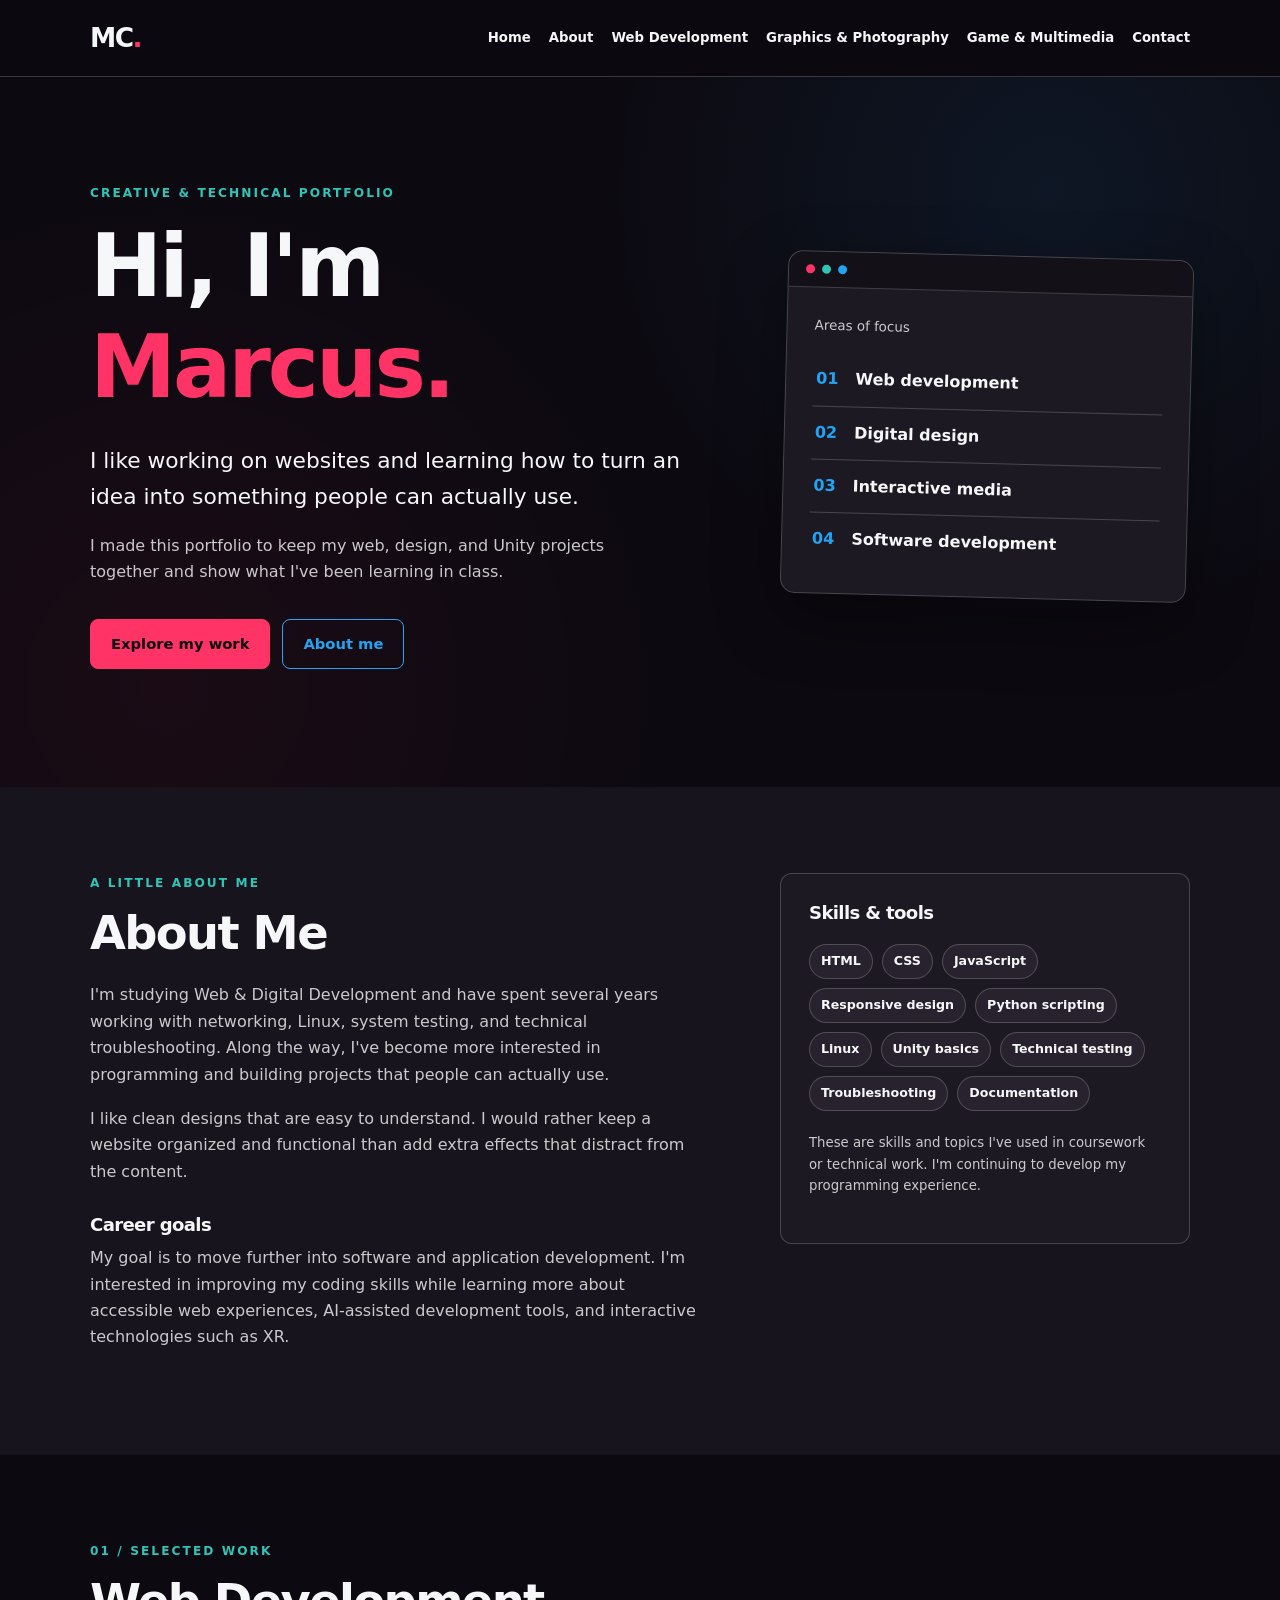
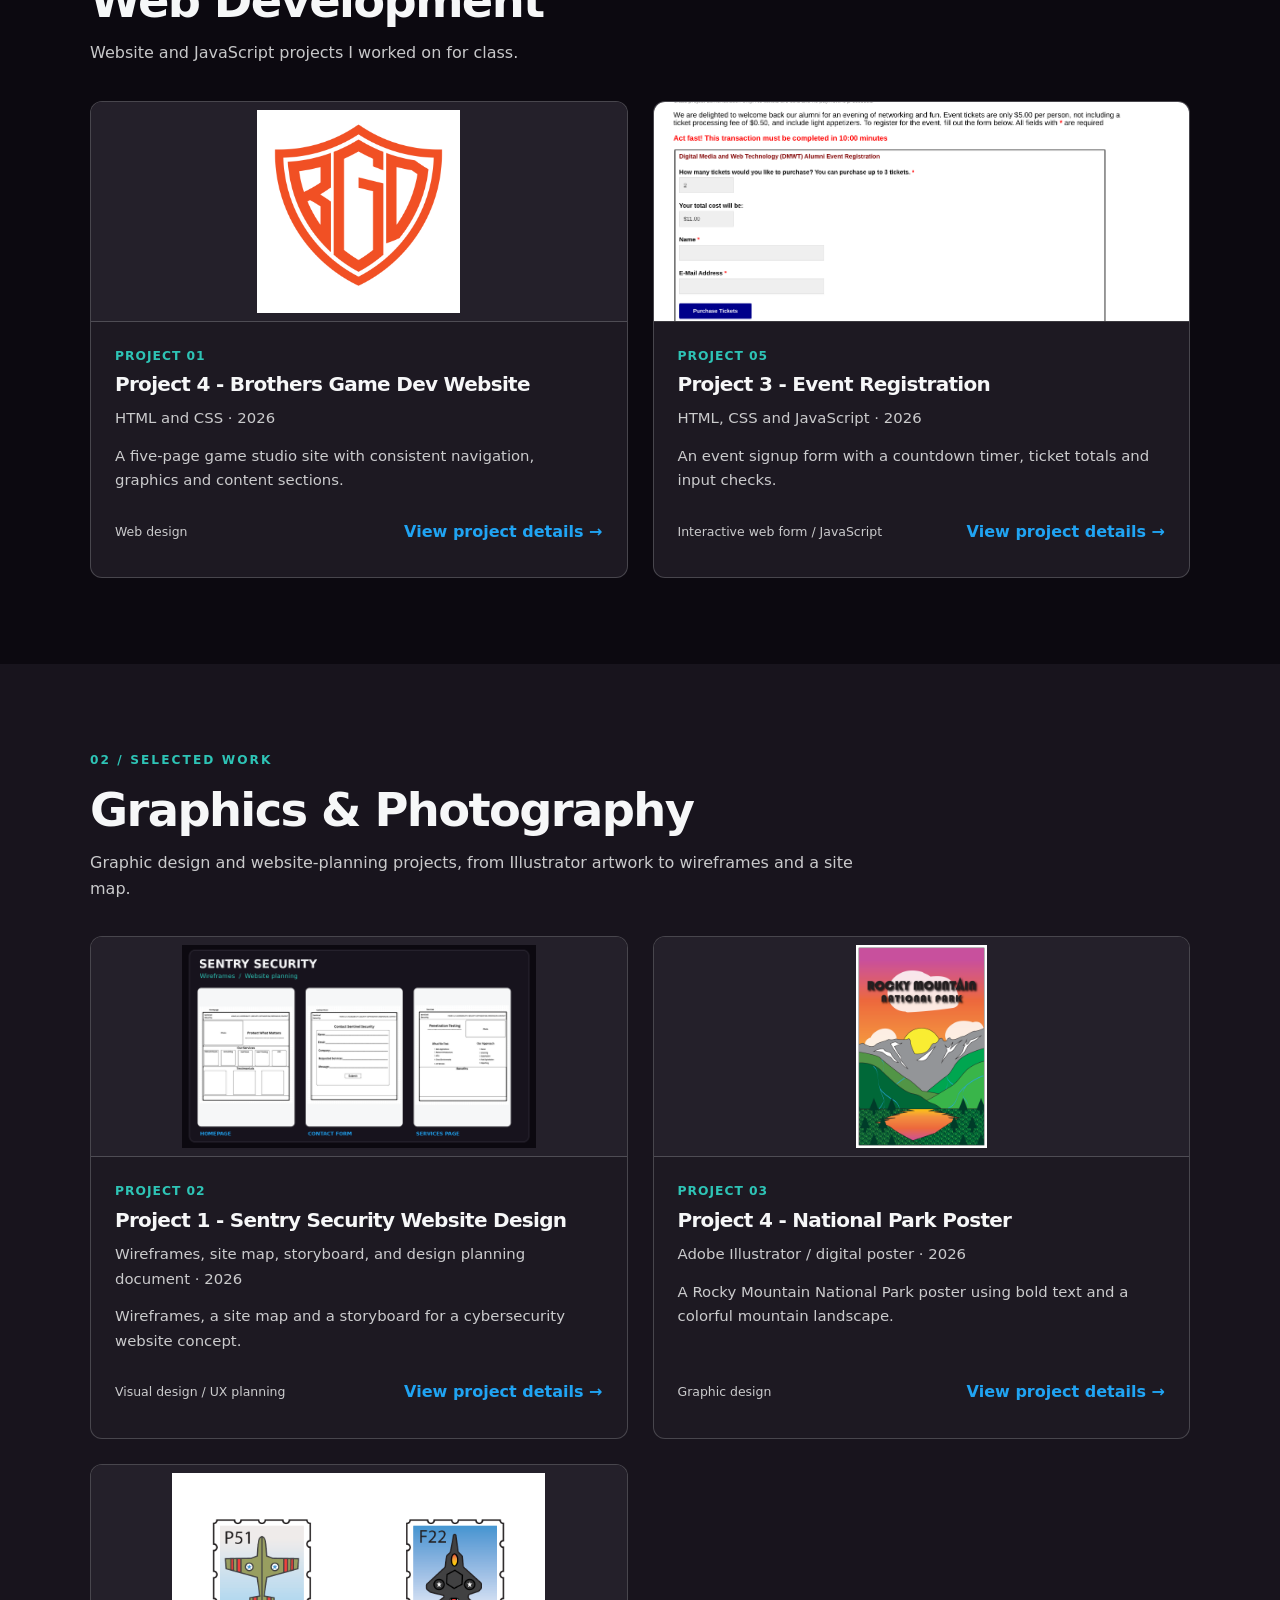
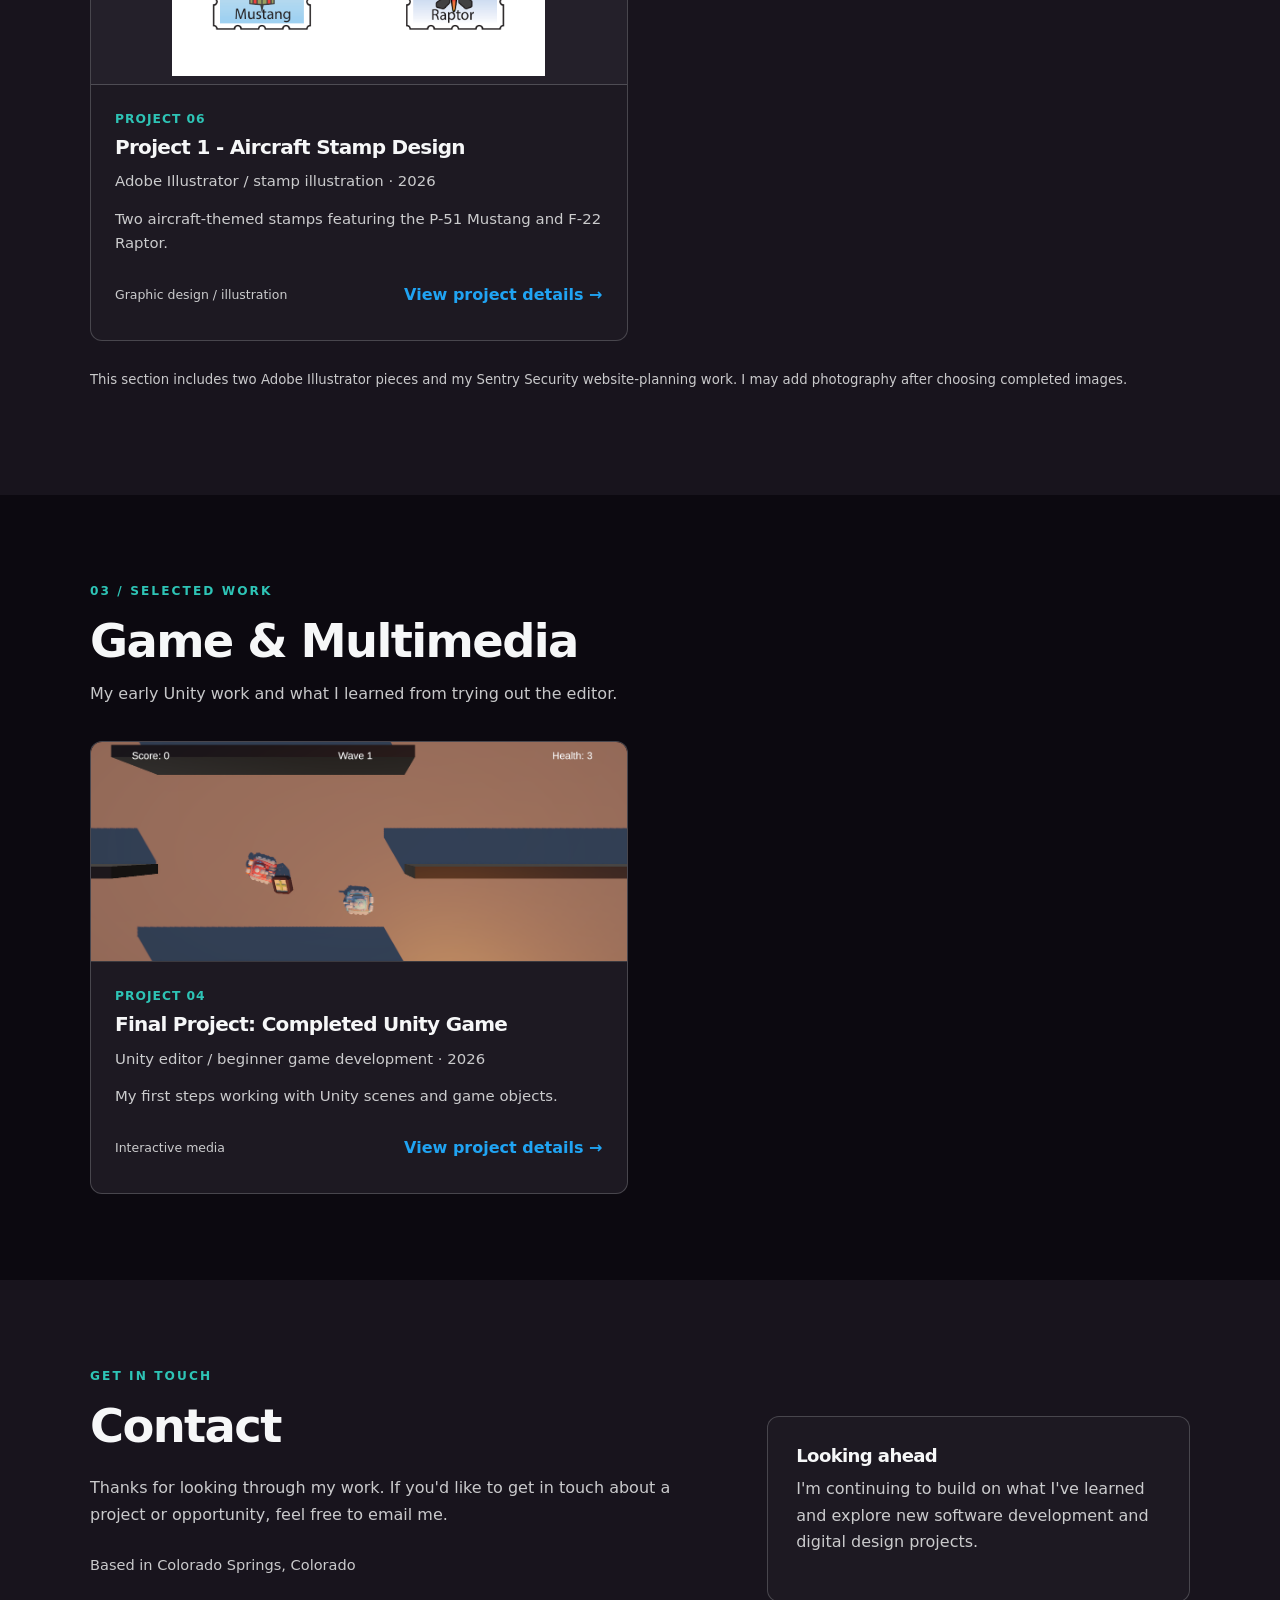
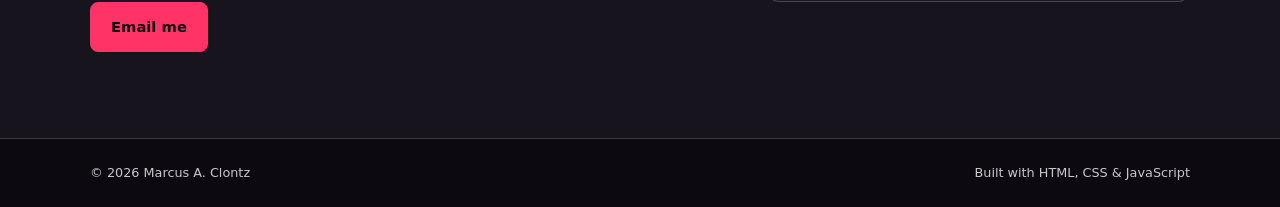
==== index.html @ dcbb6420 "Add files Added files from local VS code repo" ====
<!DOCTYPE html>
<html lang="en">
<head>
  <meta charset="UTF-8">
  <meta name="viewport" content="width=device-width, initial-scale=1.0">
  <meta name="description" content="A portfolio of web development, digital design, and interactive media projects by Marcus A. Clontz.">
  <title>Marcus A. Clontz | Creative & Technical Portfolio</title>
  <link rel="stylesheet" href="style.css">
  <script src="script.js" defer></script>
</head>
<body>
  <a class="skip-link" href="#main">Skip to main content</a>

  <header class="site-header">
    <div class="container header-inner">
      <a class="brand" href="#home" aria-label="Marcus Clontz, home">MC<span class="brand-dot">.</span></a>
      <button class="menu-toggle" type="button" aria-label="Open navigation menu" aria-expanded="false" aria-controls="site-nav">
        <span></span><span></span><span></span>
      </button>
      <nav class="site-nav" id="site-nav" aria-label="Main navigation">
        <a href="#home">Home</a>
        <a href="#about">About</a>
        <a href="#web-development">Web Development</a>
        <a href="#graphics">Graphics & Photography</a>
        <a href="#games">Game & Multimedia</a>
        <a href="#contact">Contact</a>
      </nav>
    </div>
  </header>

  <main id="main">
    <section class="hero section" id="home" aria-labelledby="home-title">
      <div class="container hero-layout">
        <div>
          <p class="eyebrow">Creative & technical portfolio</p>
          <h1 id="home-title">Hi, I'm <span class="accent">Marcus.</span></h1>
          <p class="hero-lead">I like working on websites and learning how to turn an idea into something people can actually use.</p>
          <p class="hero-secondary">I made this portfolio to keep my web, design, and Unity projects together and show what I've been learning in class.</p>
          <div class="hero-actions">
            <a class="button button-primary" href="#web-development">Explore my work</a>
            <a class="button button-secondary" href="#about">About me</a>
          </div>
        </div>
        <div class="hero-panel" aria-label="Portfolio areas">
          <div class="panel-top"><span class="panel-dot"></span><span class="panel-dot"></span><span class="panel-dot"></span></div>
          <div class="panel-content">
            <p class="panel-caption">Areas of focus</p>
            <div class="panel-line"><span>01</span> Web development</div>
            <div class="panel-line"><span>02</span> Digital design</div>
            <div class="panel-line"><span>03</span> Interactive media</div>
            <div class="panel-line"><span>04</span> Software development</div>
          </div>
        </div>
      </div>
    </section>

    <section class="section section-muted" id="about" aria-labelledby="about-title">
      <div class="container split-layout">
        <div>
          <p class="eyebrow">A little about me</p>
          <h2 id="about-title">About Me</h2>
          <p>I'm studying Web & Digital Development and have spent several years working with networking, Linux, system testing, and technical troubleshooting. Along the way, I've become more interested in programming and building projects that people can actually use.</p>
          <p>I like clean designs that are easy to understand. I would rather keep a website organized and functional than add extra effects that distract from the content.</p>
          <h3>Career goals</h3>
          <p>My goal is to move further into software and application development. I'm interested in improving my coding skills while learning more about accessible web experiences, AI-assisted development tools, and interactive technologies such as XR.</p>
        </div>
        <aside class="skills-panel" aria-labelledby="skills-title">
          <h3 id="skills-title">Skills & tools</h3>
          <div class="tags" aria-label="Skills">
            <span>HTML</span><span>CSS</span><span>JavaScript</span><span>Responsive design</span>
            <span>Python scripting</span><span>Linux</span><span>Unity basics</span>
            <span>Technical testing</span><span>Troubleshooting</span><span>Documentation</span>
          </div>
          <p class="small-note">These are skills and topics I've used in coursework or technical work. I'm continuing to develop my programming experience.</p>
        </aside>
      </div>
    </section>

    <section class="section" id="web-development" aria-labelledby="web-title">
      <div class="container">
        <div class="section-heading">
          <p class="eyebrow">01 / Selected work</p>
          <h2 id="web-title">Web Development</h2>
          <p>Website and JavaScript projects I worked on for class.</p>
        </div>
        <div class="project-grid" id="web-projects"></div>
      </div>
    </section>

    <section class="section section-muted" id="graphics" aria-labelledby="graphics-title">
      <div class="container">
        <div class="section-heading">
          <p class="eyebrow">02 / Selected work</p>
          <h2 id="graphics-title">Graphics & Photography</h2>
          <p>Graphic design and website-planning projects, from Illustrator artwork to wireframes and a site map.</p>
        </div>
        <div class="project-grid" id="graphic-projects"></div>
        <p class="small-note section-note">This section includes two Adobe Illustrator pieces and my Sentry Security website-planning work. I may add photography after choosing completed images.</p>
      </div>
    </section>

    <section class="section" id="games" aria-labelledby="games-title">
      <div class="container">
        <div class="section-heading">
          <p class="eyebrow">03 / Selected work</p>
          <h2 id="games-title">Game & Multimedia</h2>
          <p>My early Unity work and what I learned from trying out the editor.</p>
        </div>
        <div class="project-grid" id="game-projects"></div>
      </div>
    </section>

    <section class="section section-muted" id="contact" aria-labelledby="contact-title">
      <div class="container contact-layout">
        <div>
          <p class="eyebrow">Get in touch</p>
          <h2 id="contact-title">Contact</h2>
          <p>Thanks for looking through my work. If you'd like to get in touch about a project or opportunity, feel free to email me.</p>
          <p class="contact-location">Based in Colorado Springs, Colorado</p>
          <!-- Contact email from the resume you supplied; change it here if you prefer another address. -->
          <a class="button button-primary" href="mailto:Marcus.A.Clontz@gmail.com">Email me</a>
        </div>
        <div class="contact-card">
          <h3>Looking ahead</h3>
          <p>I'm continuing to build on what I've learned and explore new software development and digital design projects.</p>
        </div>
      </div>
    </section>
  </main>

  <footer class="site-footer">
    <div class="container footer-inner">
      <span>© <span id="copyright-year"></span> Marcus A. Clontz</span>
      <span>Built with HTML, CSS & JavaScript</span>
    </div>
  </footer>

  <dialog class="project-dialog" id="project-dialog" aria-labelledby="dialog-title">
    <div class="dialog-inner">
      <div class="dialog-header">
        <p class="eyebrow">Project details</p>
        <button class="close-dialog" type="button" aria-label="Close project details">×</button>
      </div>
      <h2 id="dialog-title"></h2>
      <img class="dialog-image" id="dialog-image" alt="">
      <dl class="project-meta" id="dialog-meta"></dl>
      <h3>Project synopsis</h3>
      <p id="dialog-description"></p>
      <p class="small-note" id="dialog-image-note"></p>
      <details class="project-demo" id="dialog-demo" hidden>
        <summary id="dialog-demo-label">Try the interactive registration form</summary>
        <p class="small-note" id="dialog-demo-note">This is an included coursework demo.</p>
        <iframe id="dialog-demo-frame" title="Interactive DMWT alumni event registration coursework demo" loading="lazy"></iframe>
        <p><a id="dialog-demo-link" class="button button-secondary" href="#" target="_blank" rel="noopener">Open included demo in a new tab</a></p>
      </details>
    </div>
  </dialog>
</body>
</html>
---- style.css ----
/*
  palette:
    #FF3366  Hot Fuchsia     - primary calls to action and highlights
    #2EC4B6  Light Sea Green - section labels and supporting accents
    #F6F7F8  Bright Snow     - main typography
    #20A4F3  Blue Bell       - secondary actions and interactive links
    #0C0910  Onyx            - main background
*/
:root {
  color-scheme: dark;
  --fuchsia: #FF3366;
  --sea-green: #2EC4B6;
  --snow: #F6F7F8;
  --blue: #20A4F3;
  --onyx: #0C0910;

  --bg: var(--onyx);
  --bg-alt: #18141D;
  --surface: #1D1922;
  --surface-light: #28222E;
  --text: var(--snow);
  --muted: rgba(246, 247, 248, .80);
  --accent: var(--sea-green);
  --border: rgba(246, 247, 248, .20);
  --max-width: 1100px;
}

/* Base: readable text, predictable spacing, keyboard support */
* { box-sizing: border-box; }
html { scroll-behavior: smooth; scroll-padding-top: 84px; }
body {
  margin: 0;
  background: var(--bg);
  color: var(--text);
  font: 16px/1.65 system-ui, -apple-system, BlinkMacSystemFont, "Segoe UI", sans-serif;
}
a { color: inherit; }
a:focus-visible, button:focus-visible, summary:focus-visible { outline: 3px solid var(--blue); outline-offset: 4px; }
button { font: inherit; cursor: pointer; }
img { display: block; max-width: 100%; }
.container { width: min(calc(100% - 40px), var(--max-width)); margin-inline: auto; }
.section { padding: 86px 0; }
.section-muted { background: var(--bg-alt); }
.eyebrow {
  color: var(--sea-green);
  font-size: .76rem;
  font-weight: 800;
  text-transform: uppercase;
  letter-spacing: .17em;
  margin: 0 0 13px;
}
h1, h2, h3 { line-height: 1.17; letter-spacing: -.035em; }
h1 { font-size: clamp(3.1rem, 7vw, 5.4rem); margin: 0 0 25px; }
h2 { font-size: clamp(2rem, 4vw, 2.9rem); margin: 0 0 22px; }
h3 { font-size: 1.13rem; margin: 29px 0 10px; }
p { color: var(--muted); margin: 0 0 18px; }
.accent { color: var(--fuchsia); }
.small-note { font-size: .83rem; color: var(--muted); }

/* Navigation: clear on desktop and mobile, works on PC and Mac browsers */
.skip-link {
  position: absolute; left: 15px; top: -70px; z-index: 100;
  background: var(--sea-green); color: var(--onyx); padding: 8px 13px;
}
.skip-link:focus { top: 10px; }
.site-header {
  z-index: 20; position: sticky; top: 0;
  background: rgba(12, 9, 16, .96);
  border-bottom: 1px solid var(--border);
  backdrop-filter: blur(12px);
}
.header-inner {
  min-height: 76px;
  display: flex; align-items: center; justify-content: space-between; gap: 20px;
}
.brand { font-size: 1.65rem; font-weight: 900; letter-spacing: -.06em; text-decoration: none; }
.brand-dot { color: var(--fuchsia); }
.site-nav { display: flex; align-items: center; flex-wrap: wrap; gap: 18px; }
.site-nav a {
  color: var(--snow);
  font-size: .83rem; font-weight: 650;
  text-decoration: none; transition: color .15s;
}
.site-nav a:hover, .site-nav a:focus-visible { color: var(--sea-green); }
.menu-toggle {
  display: none; width: 44px; height: 44px;
  background: transparent; border: 1px solid var(--border);
  border-radius: 8px; padding: 10px;
}
.menu-toggle span { display: block; width: 100%; height: 2px; margin: 4px 0; background: var(--text); }

/* Hero: vivid fuchsia for the main action, sea green and blue for accents */
.hero {
  padding: 106px 0 118px;
  background:
    radial-gradient(circle at 82% 16%, rgba(32, 164, 243, .09), transparent 38%),
    radial-gradient(circle at 13% 86%, rgba(255, 51, 102, .06), transparent 42%);
}
.hero-layout { display: grid; grid-template-columns: 1.2fr .8fr; align-items: center; gap: 85px; }
.hero-lead { font-size: clamp(1.12rem, 2vw, 1.36rem); color: var(--text); max-width: 630px; }
.hero-secondary { max-width: 570px; }
.hero-actions { display: flex; flex-wrap: wrap; gap: 12px; margin-top: 33px; }
.button {
  display: inline-flex; align-items: center; justify-content: center;
  padding: 12px 20px; border-radius: 8px;
  text-decoration: none; font-weight: 750; font-size: .92rem;
  transition: transform .2s, box-shadow .2s, background .2s;
}
.button:hover { transform: translateY(-2px); }
.button-primary { color: var(--onyx); background: var(--fuchsia); border: 1px solid var(--fuchsia); }
.button-primary:hover { background: var(--snow); border-color: var(--snow); }
.button-secondary { border: 1px solid var(--blue); background: transparent; color: var(--blue); }
.button-secondary:hover { background: rgba(32, 164, 243, .12); }
.hero-panel {
  border: 1px solid var(--border); border-radius: 15px; overflow: hidden;
  background: var(--surface);
  box-shadow: 0 24px 65px rgba(0,0,0,.36);
  transform: rotate(1.5deg);
}
.panel-top {
  display: flex; gap: 7px; padding: 13px 17px;
  background: rgba(12, 9, 16, .56);
  border-bottom: 1px solid var(--border);
}
.panel-dot { width: 9px; height: 9px; border-radius: 50%; background: var(--fuchsia); }
.panel-dot:nth-child(2) { background: var(--sea-green); }
.panel-dot:nth-child(3) { background: var(--blue); }
.panel-content { padding: 27px; }
.panel-caption { margin-bottom: 16px; color: var(--muted); font-size: .84rem; }
.panel-line { display: flex; gap: 17px; padding: 13px 3px; border-bottom: 1px solid var(--border); font-weight: 650; }
.panel-line:last-child { border-bottom: 0; }
.panel-line span { color: var(--blue); font-variant-numeric: tabular-nums; }

/* About / section headings */
.split-layout { display: grid; grid-template-columns: 1.2fr .8fr; gap: 75px; align-items: start; }
.skills-panel, .contact-card {
  background: var(--surface);
  border: 1px solid var(--border);
  border-radius: 12px; padding: 28px;
}
.skills-panel h3, .contact-card h3 { margin-top: 0; }
.tags { display: flex; flex-wrap: wrap; gap: 9px; margin: 21px 0; }
.tags span {
  background: var(--surface-light); color: var(--snow);
  font-size: .79rem; font-weight: 600;
  padding: 6px 11px; border: 1px solid var(--border); border-radius: 100px;
}
.section-heading { max-width: 770px; margin-bottom: 34px; }
.section-heading h2 { margin-bottom: 12px; }
.section-note { margin-top: 28px; }

/* Numbered cards are arranged in a grid; each opens full rubric metadata */
.project-grid { display: grid; grid-template-columns: repeat(2, minmax(0, 1fr)); gap: 25px; }
.project-card {
  border: 1px solid var(--border); border-radius: 12px; overflow: hidden;
  background: var(--surface); display: flex; flex-direction: column;
  transition: border-color .2s, box-shadow .2s;
}
.section-muted .project-card { background: var(--surface); }
.project-card:hover, .project-card:focus-within {
  border-color: var(--sea-green);
  box-shadow: 0 9px 26px rgba(0,0,0,.18);
}
.project-image {
  width: 100%; height: 220px; object-fit: cover;
  background: var(--onyx); border-bottom: 1px solid var(--border);
}
.card-content { display: flex; flex-direction: column; align-items: start; flex: 1; padding: 24px; }
.card-number { color: var(--sea-green); font-size: .77rem; letter-spacing: .08em; font-weight: 800; }
.card-content h3 { font-size: 1.25rem; margin: 7px 0 10px; }
.card-content p { font-size: .93rem; }
.card-facts { color: var(--muted); font-size: .79rem; margin-bottom: 13px; }
.card-footer {
  margin-top: auto; width: 100%; display: flex; flex-wrap: wrap;
  align-items: center; justify-content: space-between; gap: 10px;
}
.card-category { font-size: .78rem; color: var(--muted); }
.card-button {
  background: transparent; color: var(--blue); border: none;
  font-weight: 750; padding: 8px 0;
}
.card-button:hover { text-decoration: underline; }

/* Contact and footer */
.contact-layout { display: grid; grid-template-columns: 1fr .72fr; gap: 90px; align-items: center; }
.contact-location { font-size: .91rem; margin: 25px 0; }
.site-footer { padding: 23px 0; border-top: 1px solid var(--border); background: var(--onyx); }
.footer-inner { display: flex; gap: 12px; flex-wrap: wrap; justify-content: space-between; color: var(--muted); font-size: .8rem; }
.project-dialog {
  width: min(760px, calc(100% - 30px)); max-height: 88vh; padding: 0;
  border-radius: 14px; border: 1px solid var(--sea-green);
  color: var(--text); background: var(--onyx);
}
.project-dialog::backdrop { background: rgba(12, 9, 16, .87); }
.dialog-inner { padding: 28px; }
.dialog-header { display: flex; justify-content: space-between; align-items: center; }
.dialog-header .eyebrow { margin: 0; }
.close-dialog {
  width: 40px; height: 40px; background: var(--surface-light);
  border: 1px solid var(--border); color: var(--text);
  border-radius: 8px; font-size: 1.6rem;
}
.close-dialog:hover { border-color: var(--fuchsia); color: var(--fuchsia); }
.project-dialog h2 { margin: 15px 0 20px; font-size: 2rem; }
.project-dialog h3 { margin: 22px 0 10px; }
.dialog-image {
  width: 100%; max-height: 360px; object-fit: contain;
  background: var(--surface); border: 1px solid var(--border); border-radius: 8px;
}
.project-meta {
  display: grid; grid-template-columns: repeat(2, minmax(0,1fr));
  gap: 10px 24px; padding: 20px 0;
  border-bottom: 1px solid var(--border); margin: 0;
}
.project-meta div { min-width: 0; }
.project-meta dt {
  font-size: .72rem; letter-spacing: .07em;
  color: var(--sea-green); text-transform: uppercase; font-weight: 800;
}
.project-meta dd { margin: 0; color: var(--text); font-size: .93rem; overflow-wrap: anywhere; }

@media (max-width: 860px) {
  .hero-layout, .split-layout, .contact-layout { grid-template-columns: 1fr; gap: 36px; }
  .hero { padding: 80px 0; }
  .hero-panel { max-width: 530px; transform: none; }
  .menu-toggle { display: block; }
  .site-nav {
    position: absolute; display: none; left: 0; right: 0; top: 76px;
    background: var(--onyx); border-bottom: 1px solid var(--border);
    padding: 20px; flex-direction: column; align-items: start; gap: 15px;
  }
  .site-nav.is-open { display: flex; }
}
@media (max-width: 620px) {
  .container { width: min(calc(100% - 30px), var(--max-width)); }
  .section { padding: 65px 0; }
  .project-grid { grid-template-columns: 1fr; }
  .project-image { height: 210px; }
  .project-meta { grid-template-columns: 1fr; }
  .dialog-inner { padding: 20px; }
  h1 { font-size: 3.3rem; }
}
@media (prefers-reduced-motion: reduce) {
  html { scroll-behavior: auto; }
  .button, .project-card { transition: none; }
}


/* The Event Registration project is included as a working local demo. */
.project-demo { border-top: 1px solid var(--border); padding-top: 18px; margin-top: 18px; }
.project-demo[hidden] { display: none; }
.project-demo summary { cursor: pointer; color: var(--blue); font-weight: 750; padding-block: 6px; }
.project-demo summary:hover { color: var(--fuchsia); }
.project-demo iframe {
  width: 100%; height: 510px; border: 1px solid var(--border);
  border-radius: 8px; background: #fff; margin-block: 12px;
}
.project-demo p:last-child { margin-bottom: 0; }
@media (max-width: 620px) { .project-demo iframe { height: 590px; } }

.project-image-contain { object-fit: contain; background-color: #24202A; padding: 8px; }
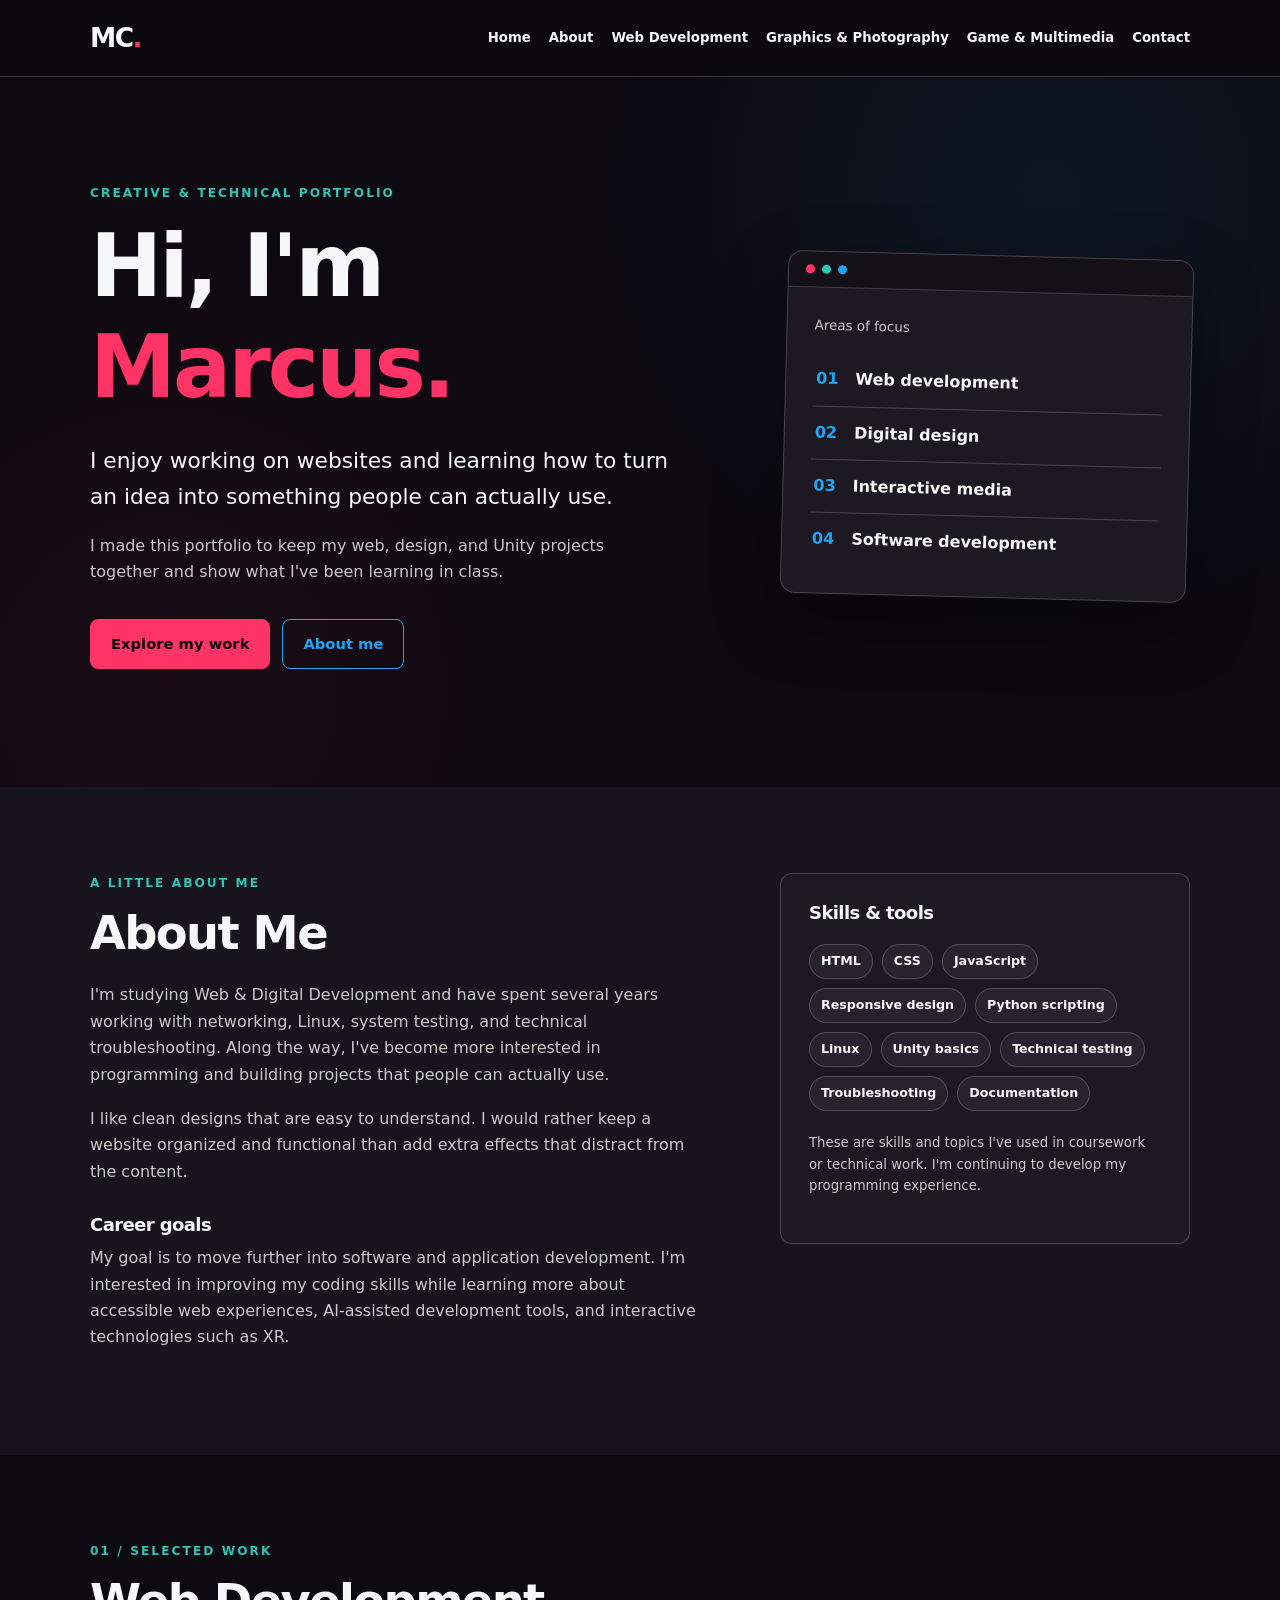
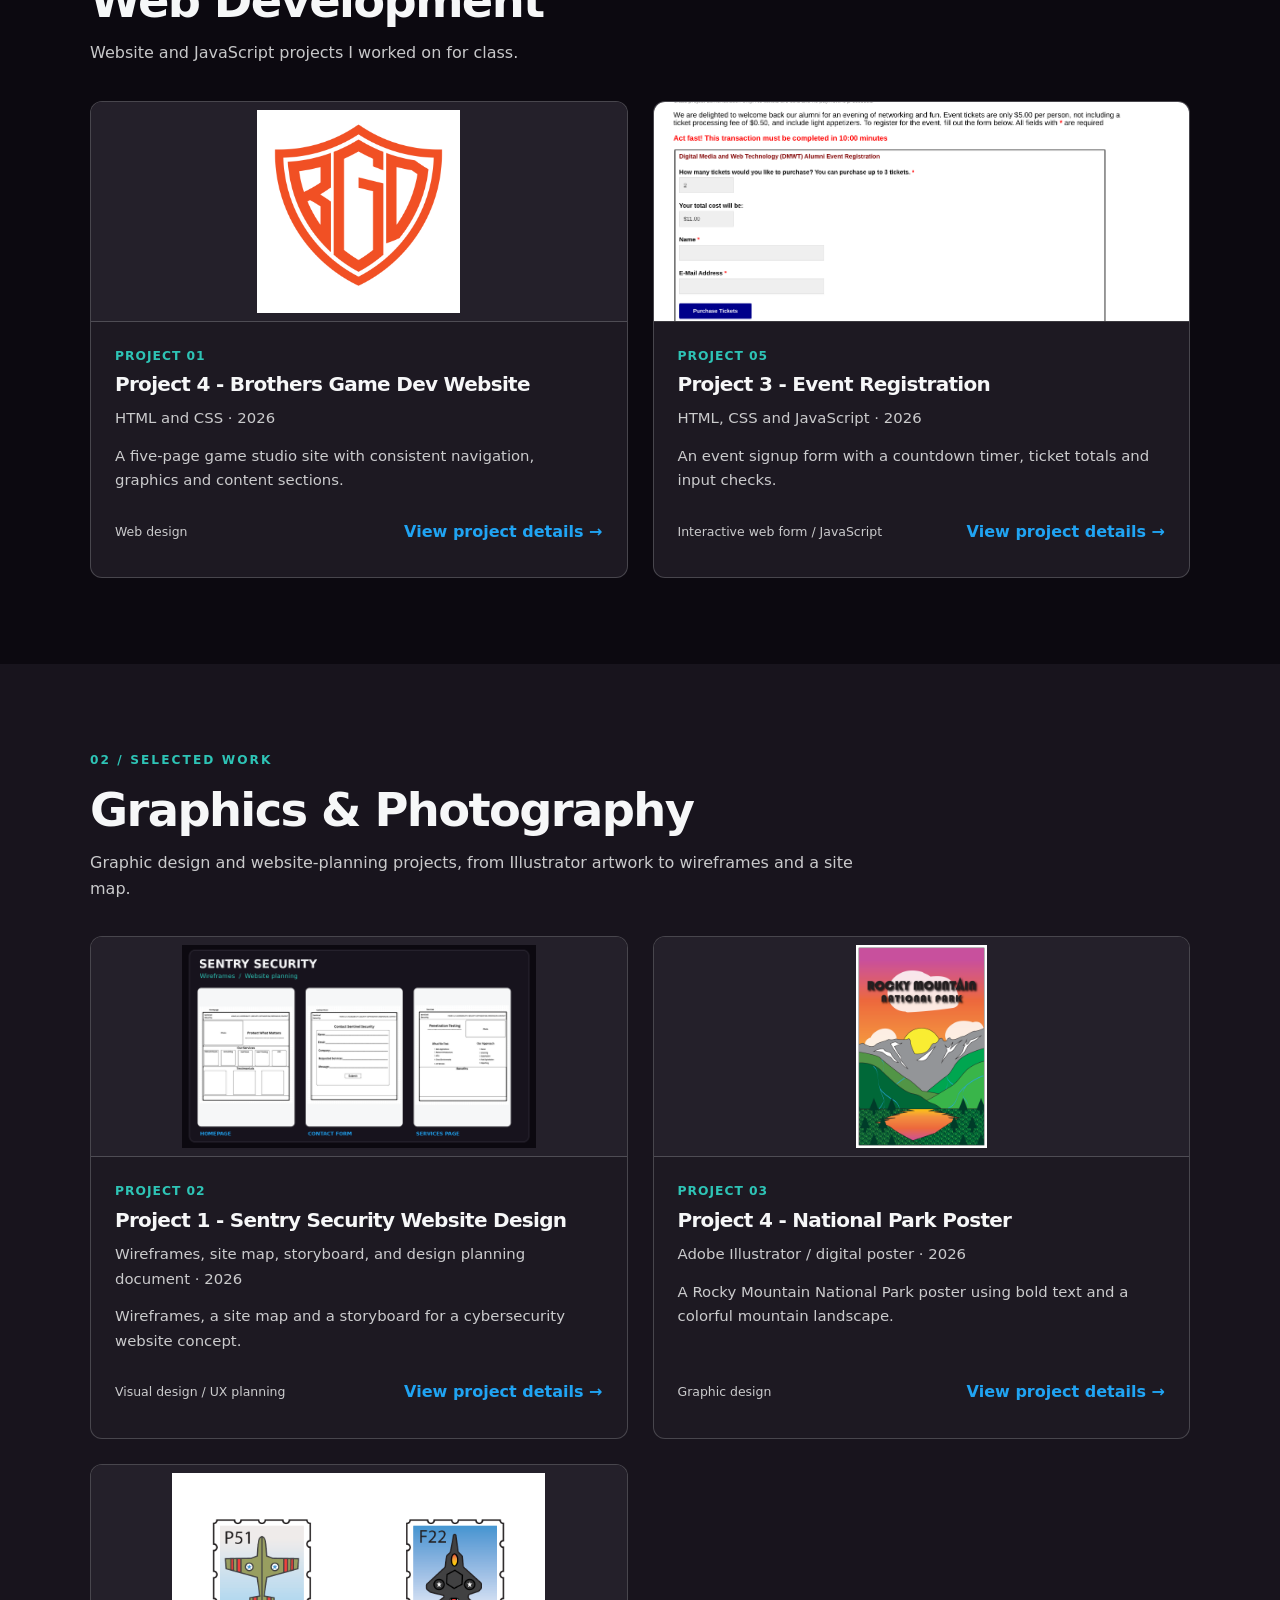
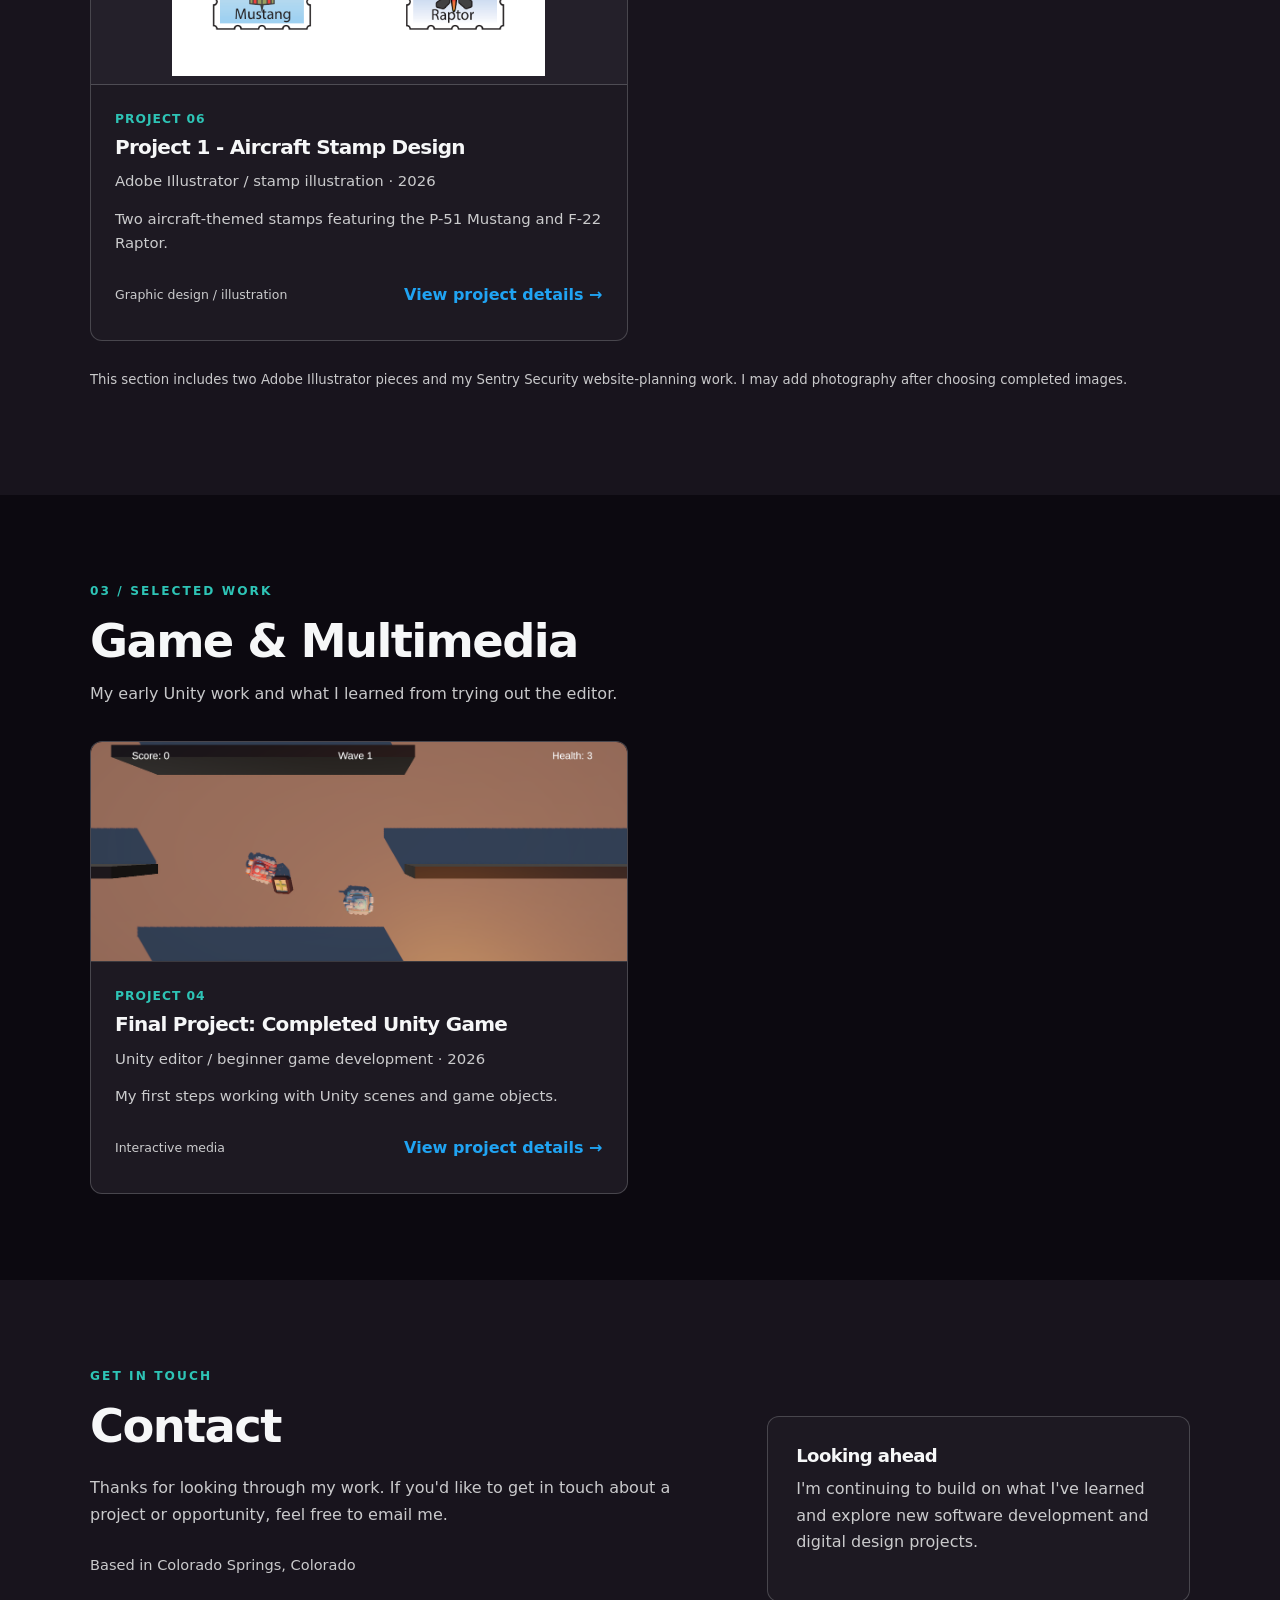
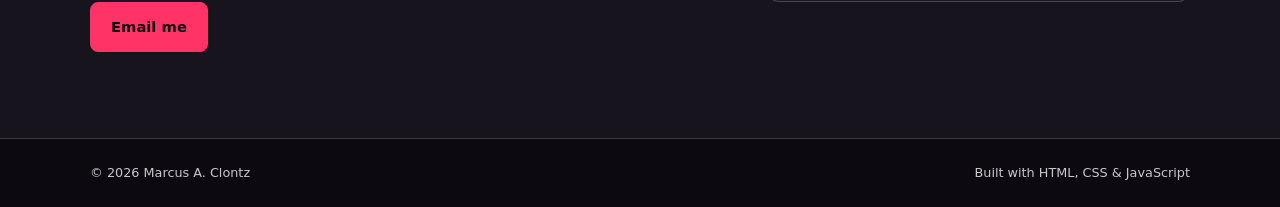
==== commit f2bb48ea: "Update hero lead text for clarity" ====
--- a/index.html
+++ b/index.html
@@ -34,7 +34,7 @@
         <div>
           <p class="eyebrow">Creative & technical portfolio</p>
           <h1 id="home-title">Hi, I'm <span class="accent">Marcus.</span></h1>
-          <p class="hero-lead">I like working on websites and learning how to turn an idea into something people can actually use.</p>
+          <p class="hero-lead">I enjoy working on websites and learning how to turn an idea into something people can actually use.</p>
           <p class="hero-secondary">I made this portfolio to keep my web, design, and Unity projects together and show what I've been learning in class.</p>
           <div class="hero-actions">
             <a class="button button-primary" href="#web-development">Explore my work</a>
